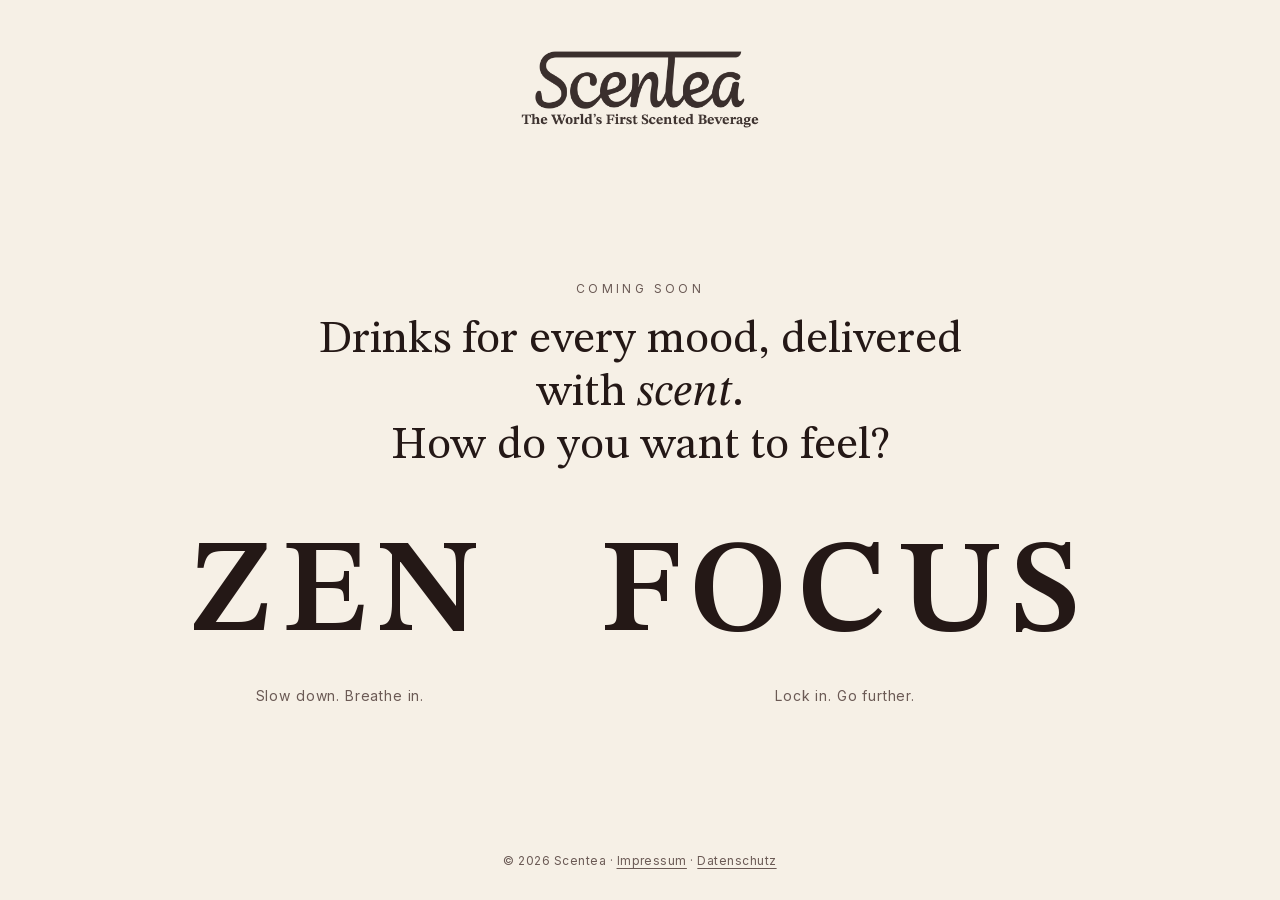
==== index.html @ c4a478b8 "Headline: Drinks for every mood, delivered with scent Co-Authored-By: Claude Opus 5.5 <noreply@anthr" ====
<!doctype html>
<html lang="en">
<head>
<meta charset="utf-8">
<meta name="viewport" content="width=device-width, initial-scale=1">
<title>Scentea — The World's First Scented Beverage</title>
<meta name="description" content="Scentea is launching soon. Choose your mood — Zen or Focus — and be the first to know when it drops.">
<link rel="icon" href="assets/logo-dark.png">
<link rel="stylesheet" href="assets/fonts.css">
<style>
  :root {
    --cream: #f6f0e6;
    --ink: #241816;
    --ink-soft: #6b5a55;
    --light: #faf6ee;
    --ease: cubic-bezier(.22,.61,.36,1);
  }
  * { box-sizing: border-box; margin: 0; padding: 0; }
  html, body { height: 100%; }
  body {
    background: var(--cream);
    color: var(--ink);
    font-family: "Inter", system-ui, sans-serif;
    overflow: hidden;
    -webkit-font-smoothing: antialiased;
  }

  /* Background photos */
  .bg {
    position: fixed; inset: 0;
    background-size: cover; background-position: center;
    opacity: 0; transform: scale(1.06);
    transition: opacity .8s var(--ease), transform 6s var(--ease);
  }
  .bg::after { content: ""; position: absolute; inset: 0; background: rgba(20,12,10,.45); }
  .bg-zen   { background-image: url("assets/img/zen.jpg"); }
  .bg-focus { background-image: url("assets/img/focus.jpg"); }
  body[data-mood="zen"]   .bg-zen,
  body[data-mood="focus"] .bg-focus { opacity: 1; transform: scale(1); }

  /* Colour flips to light when a photo is behind the text */
  body[data-mood] { --ink: var(--light); --ink-soft: rgba(250,246,238,.75); }

  main {
    position: relative; z-index: 1;
    height: 100%;
    display: flex; flex-direction: column; align-items: center;
    padding: 40px 16px 32px;
    text-align: center;
    transition: color .6s var(--ease);
  }
  .logo { position: relative; width: min(260px, 60vw); aspect-ratio: 900 / 344; }
  .logo img { position: absolute; inset: 0; width: 100%; transition: opacity .6s var(--ease); }
  .logo .light { opacity: 0; }
  body[data-mood] .logo .light { opacity: 1; }
  body[data-mood] .logo .dark  { opacity: 0; }

  .stage { flex: 1; display: grid; place-items: center; width: 100%; }
  .step { grid-area: 1 / 1; width: 100%; max-width: 720px;
          transition: opacity .5s var(--ease), transform .5s var(--ease); }
  .step[hidden] { display: block; opacity: 0; transform: translateY(16px); pointer-events: none; visibility: hidden; }

  .eyebrow {
    font-size: 12px; letter-spacing: .28em; text-transform: uppercase;
    color: var(--ink-soft); margin-bottom: 18px;
  }
  h1, h2 {
    font-family: "STIX Two Text", Georgia, serif; font-weight: 400;
    font-size: clamp(28px, 4.4vw, 46px); line-height: 1.15; color: var(--ink);
  }
  h1 em, h2 em { font-style: italic; }

  .moods { display: flex; justify-content: center; gap: clamp(24px, 8vw, 120px); margin-top: 48px; }
  .mood {
    background: none; border: 0; cursor: pointer; color: var(--ink);
    font: inherit; padding: 8px 4px;
    transition: opacity .5s var(--ease), color .6s var(--ease);
  }
  .mood .word {
    display: block;
    font-family: "STIX Two Text", Georgia, serif; font-weight: 600;
    font-size: clamp(56px, 11vw, 132px); letter-spacing: .08em; line-height: 1;
  }
  .mood .line {
    display: block; margin-top: 14px;
    font-size: 14px; letter-spacing: .06em; color: var(--ink-soft);
  }
  .mood .word::after {
    content: ""; display: block; height: 2px; margin: 10px auto 0; width: 0;
    background: currentColor; transition: width .5s var(--ease);
  }
  .mood:hover .word::after, .mood:focus-visible .word::after { width: 60%; }
  .mood:focus-visible { outline: none; }
  body[data-mood="zen"]   .mood[data-mood="focus"],
  body[data-mood="focus"] .mood[data-mood="zen"] { opacity: .35; }

  form { display: flex; gap: 10px; max-width: 460px; margin: 36px auto 0; }
  input[type="email"] {
    flex: 1; min-width: 0;
    padding: 15px 18px; border-radius: 999px;
    border: 1px solid rgba(250,246,238,.5); background: rgba(250,246,238,.12);
    color: var(--light); font: inherit; font-size: 16px;
    backdrop-filter: blur(6px); -webkit-backdrop-filter: blur(6px);
  }
  input[type="email"]::placeholder { color: rgba(250,246,238,.65); }
  input[type="email"]:focus { outline: none; border-color: var(--light); }
  .submit {
    padding: 15px 24px; border-radius: 999px; border: 0; cursor: pointer;
    background: var(--light); color: #241816; font: inherit; font-weight: 500; font-size: 15px;
    transition: transform .2s var(--ease), opacity .2s;
  }
  .submit:hover { transform: translateY(-1px); }
  .submit:disabled { opacity: .6; cursor: default; }
  .sub { margin-top: 16px; font-size: 15px; line-height: 1.6; color: var(--ink-soft); }
  .note { margin-top: 8px; font-size: 12px; color: var(--ink-soft); min-height: 1em; }
  .back {
    margin-top: 28px; background: none; border: 0; cursor: pointer;
    color: var(--ink-soft); font: inherit; font-size: 13px; letter-spacing: .06em;
  }
  .back:hover { color: var(--ink); }

  footer { font-size: 12px; color: var(--ink-soft); letter-spacing: .04em; }
  footer a, .consent a { color: inherit; text-underline-offset: 3px; }
  footer a:hover, .consent a:hover { color: var(--ink); }
  .consent { max-width: 460px; margin: 14px auto 0; font-size: 12px; line-height: 1.55; color: var(--ink-soft); }

  @media (max-width: 520px) {
    form { flex-direction: column; }
    .moods { flex-direction: column; gap: 28px; margin-top: 36px; }
  }

  /* Touch screens have no hover: the question sits at the top and both photos
     are shown side by side, ZEN left and FOCUS right. Tapping one expands it. */
  @media (hover: none) {
    body { --ink: var(--light); --ink-soft: rgba(250,246,238,.85); }
    .logo .light { opacity: 1; }
    .logo .dark { opacity: 0; }
    .logo, footer, .intro { position: relative; z-index: 2; }

    .bg { opacity: 1; transform: none;
          transition: left .7s var(--ease), right .7s var(--ease); }
    .bg-zen   { right: 50%; background-position: 62% center; }
    .bg-focus { left: 50%; }
    body[data-mood="zen"]   .bg-zen   { right: 0; }
    body[data-mood="zen"]   .bg-focus { left: 100%; }
    body[data-mood="focus"] .bg-focus { left: 0; }
    body[data-mood="focus"] .bg-zen   { right: 100%; }

    /* Fixed children must not be moved by the step's fade transform */
    .step[hidden] { transform: none; }

    #choose { align-self: start; }
    .intro { margin-top: 28px; pointer-events: none; }
    .intro .eyebrow { margin-bottom: 10px; font-size: 11px; }
    .intro h1 { font-size: 21px; }

    .moods {
      position: fixed; inset: 0; z-index: 1;
      display: grid; grid-template-columns: 1fr 1fr; gap: 0; margin: 0;
    }
    .mood {
      width: 100%; min-width: 0; padding: 52vh 8px 0;
      display: flex; flex-direction: column; align-items: center; justify-content: flex-start;
    }
    .mood .word { font-size: clamp(34px, 11vw, 64px); letter-spacing: .06em; }
    .mood .line { font-size: 12.5px; letter-spacing: 0; line-height: 1.45; margin-top: 12px; white-space: nowrap; }
    .mood .word::after { display: none; }
    .mood .line::after { content: "\00a0→"; }
    body[data-mood] .mood { opacity: 1; }
  }

  @media (prefers-reduced-motion: reduce) {
    *, .bg { transition-duration: .01ms !important; }
  }
</style>
</head>
<body>
  <div class="bg bg-zen" aria-hidden="true"></div>
  <div class="bg bg-focus" aria-hidden="true"></div>

  <main>
    <div class="logo">
      <img class="dark" src="assets/logo-dark.png" alt="Scentea — The World's First Scented Beverage">
      <img class="light" src="assets/logo-light.png" alt="" aria-hidden="true">
    </div>

    <div class="stage">
      <!-- Step 1: choose a mood -->
      <section class="step" id="choose">
        <div class="intro">
          <p class="eyebrow">Coming soon</p>
          <h1>Drinks for every mood, delivered with <em>scent</em>.<br>How do you want to feel?</h1>
        </div>
        <div class="moods">
          <button class="mood" data-mood="zen">
            <span class="word">ZEN</span>
            <span class="line">Slow down. Breathe in.</span>
          </button>
          <button class="mood" data-mood="focus">
            <span class="word">FOCUS</span>
            <span class="line">Lock in. Go further.</span>
          </button>
        </div>
      </section>

      <!-- Step 2: email signup -->
      <section class="step" id="signup" hidden>
        <p class="eyebrow" id="signup-eyebrow">Scentea Zen</p>
        <h2 id="signup-title">Your calm is brewing.</h2>
        <p class="sub" id="signup-sub">Leave your email and you'll be the first to know when Scentea <strong id="signup-name">Zen</strong> launches.</p>
        <form id="form" novalidate>
          <input type="email" name="email" id="email" placeholder="you@example.com" autocomplete="email" required aria-label="Email address">
          <button class="submit" type="submit">Notify me</button>
        </form>
        <p class="consent">We'll only email you about the Scentea launch. You'll get a short email asking you to confirm your address, and you can unsubscribe at any time. Details in our <a href="datenschutz.html">privacy policy</a>.</p>
        <p class="note" id="note" role="status"></p>
        <button class="back" id="back">← Choose another mood</button>
      </section>

      <!-- Step 3: thank you -->
      <section class="step" id="done" hidden>
        <p class="eyebrow">Almost there</p>
        <h2 id="done-title">See you at launch.</h2>
        <p class="sub" id="done-sub">We'll send you one email the moment it's ready.</p>
      </section>
    </div>

    <footer>© <span id="year"></span> Scentea · <a href="impressum.html">Impressum</a> · <a href="datenschutz.html">Datenschutz</a></footer>
  </main>

<script>
  // Brevo subscription form URL: the action="..." address from the form's embed code in Brevo.
  const BREVO_FORM_URL = "https://54065848.sibforms.com/serve/[base64]";

  const copy = {
    zen:   { name: "Zen",   title: "Your calm is brewing.",  done: "Breathe easy. You're first in line.", sub: "Check your inbox and confirm your address. Then we'll email you the moment Zen launches." },
    focus: { name: "Focus", title: "Your edge is brewing.",  done: "Locked in. You're first in line.", sub: "Check your inbox and confirm your address. Then we'll email you the moment Focus launches." }
  };

  const body = document.body;
  const steps = Object.fromEntries(["choose", "signup", "done"].map(id => [id, document.getElementById(id)]));
  let selected = null;
  document.getElementById("year").textContent = new Date().getFullYear();

  // Preload the background photos so hover feels instant
  ["assets/img/zen.jpg",
   "assets/img/focus.jpg"]
    .forEach(src => { const i = new Image(); i.src = src; });

  function show(name) {
    for (const [key, el] of Object.entries(steps)) el.hidden = key !== name;
  }
  function setMood(mood) {
    if (mood) body.dataset.mood = mood; else delete body.dataset.mood;
  }

  const canHover = window.matchMedia("(hover: hover)");
  document.querySelectorAll(".mood").forEach(btn => {
    const mood = btn.dataset.mood;
    // Hover previews only on devices with a real mouse; touch screens show the split view instead
    const preview = m => !selected && canHover.matches && setMood(m);
    btn.addEventListener("mouseenter", () => preview(mood));
    btn.addEventListener("focus",      () => preview(mood));
    btn.addEventListener("mouseleave", () => preview(null));
    btn.addEventListener("blur",       () => preview(null));
    btn.addEventListener("click", () => {
      selected = mood;
      setMood(mood);
      const c = copy[mood];
      document.getElementById("signup-eyebrow").textContent = "Scentea " + c.name;
      document.getElementById("signup-title").textContent = c.title;
      document.getElementById("signup-name").textContent = c.name;
      document.getElementById("done-title").textContent = c.done;
      document.getElementById("done-sub").textContent = c.sub;
      show("signup");
      setTimeout(() => document.getElementById("email").focus(), 400);
    });
  });

  document.getElementById("back").addEventListener("click", () => {
    selected = null;
    setMood(null);
    document.getElementById("note").textContent = "";
    show("choose");
  });

  document.getElementById("form").addEventListener("submit", async e => {
    e.preventDefault();
    const email = document.getElementById("email");
    const note = document.getElementById("note");
    const button = e.target.querySelector(".submit");
    if (!/^[^\s@]+@[^\s@]+\.[^\s@]+$/.test(email.value.trim())) {
      note.textContent = "Please enter a valid email address.";
      email.focus();
      return;
    }
    button.disabled = true;
    try {
      if (!BREVO_FORM_URL) throw new Error("BREVO_FORM_URL is not set");
      const data = new FormData();
      data.append("EMAIL", email.value.trim());
      data.append("MOOD", copy[selected].name);
      data.append("email_address_check", ""); // Brevo's spam honeypot, must stay empty
      data.append("locale", "en");
      const res = await fetch(BREVO_FORM_URL + (BREVO_FORM_URL.includes("?") ? "&" : "?") + "isAjax=1", {
        method: "POST",
        body: data
      });
      const result = await res.json().catch(() => ({}));
      if (!res.ok || result.success === false) throw new Error(result.message || res.status);
      show("done");
    } catch (err) {
      console.error("Signup failed:", err);
      note.textContent = "That didn't go through. Please check your connection and try again.";
    } finally {
      button.disabled = false;
    }
  });
</script>
</body>
</html>
---- assets/fonts.css ----
/* Self-hosted fonts (latin subset) — no requests to Google servers. */
@font-face {
  font-family: "STIX Two Text"; font-style: normal; font-weight: 400 700; font-display: swap;
  src: url("fonts/stix-two-text-latin.woff2") format("woff2");
}
@font-face {
  font-family: "STIX Two Text"; font-style: italic; font-weight: 400 700; font-display: swap;
  src: url("fonts/stix-two-text-italic-latin.woff2") format("woff2");
}
@font-face {
  font-family: "Inter"; font-style: normal; font-weight: 100 900; font-display: swap;
  src: url("fonts/inter-latin.woff2") format("woff2");
}
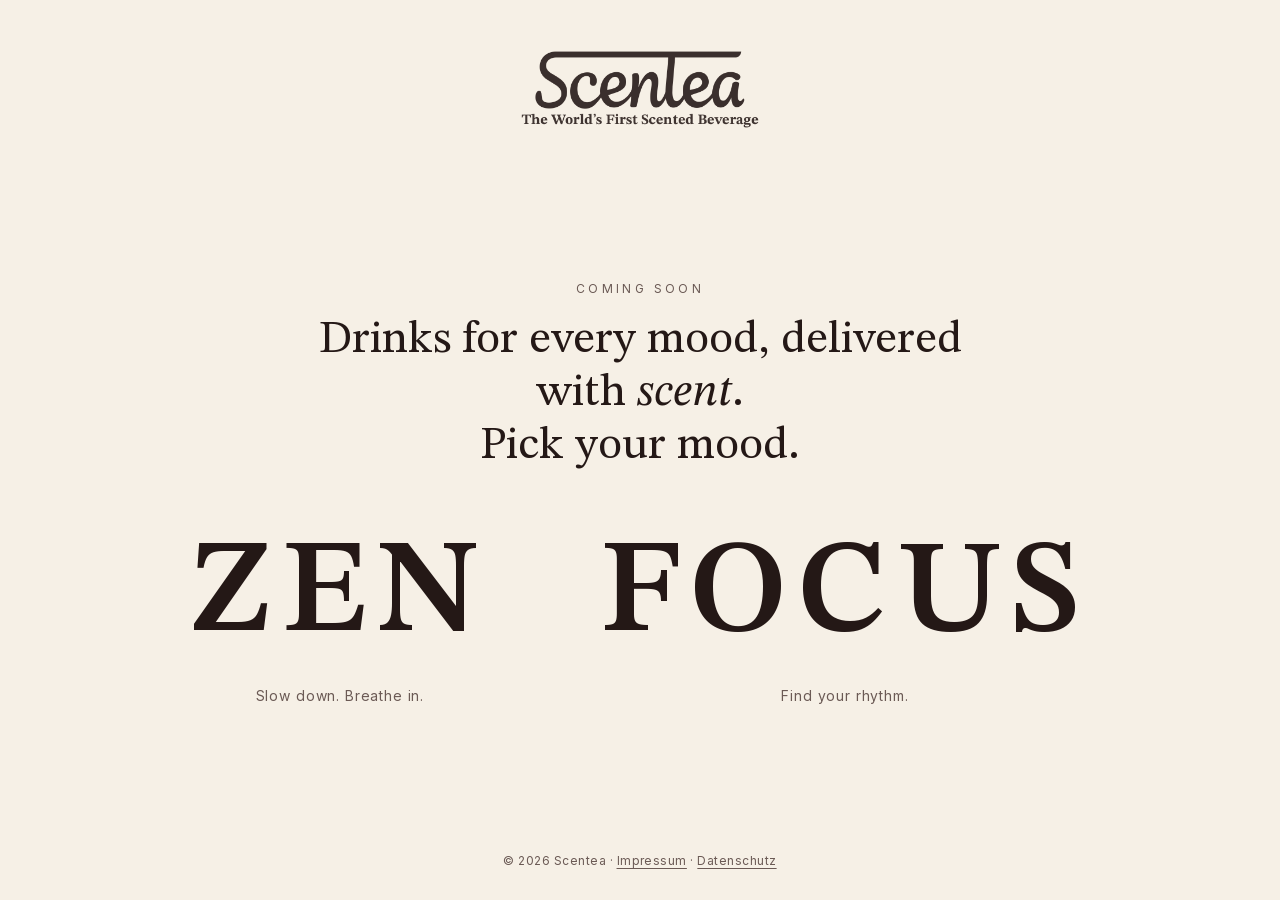
==== commit 359c2988: "Texte ohne Wirkversprechen: Pick your mood, Find your rhythm Co-Authored-By: Claude Opus 5.5 <norepl" ====
--- a/index.html
+++ b/index.html
@@ -189,7 +189,7 @@
       <section class="step" id="choose">
         <div class="intro">
           <p class="eyebrow">Coming soon</p>
-          <h1>Drinks for every mood, delivered with <em>scent</em>.<br>How do you want to feel?</h1>
+          <h1>Drinks for every mood, delivered with <em>scent</em>.<br>Pick your mood.</h1>
         </div>
         <div class="moods">
           <button class="mood" data-mood="zen">
@@ -198,7 +198,7 @@
           </button>
           <button class="mood" data-mood="focus">
             <span class="word">FOCUS</span>
-            <span class="line">Lock in. Go further.</span>
+            <span class="line">Find your rhythm.</span>
           </button>
         </div>
       </section>
@@ -206,7 +206,7 @@
       <!-- Step 2: email signup -->
       <section class="step" id="signup" hidden>
         <p class="eyebrow" id="signup-eyebrow">Scentea Zen</p>
-        <h2 id="signup-title">Your calm is brewing.</h2>
+        <h2 id="signup-title">Your Zen is brewing.</h2>
         <p class="sub" id="signup-sub">Leave your email and you'll be the first to know when Scentea <strong id="signup-name">Zen</strong> launches.</p>
         <form id="form" novalidate>
           <input type="email" name="email" id="email" placeholder="you@example.com" autocomplete="email" required aria-label="Email address">
@@ -233,8 +233,8 @@
   const BREVO_FORM_URL = "https://54065848.sibforms.com/serve/[base64]";
 
   const copy = {
-    zen:   { name: "Zen",   title: "Your calm is brewing.",  done: "Breathe easy. You're first in line.", sub: "Check your inbox and confirm your address. Then we'll email you the moment Zen launches." },
-    focus: { name: "Focus", title: "Your edge is brewing.",  done: "Locked in. You're first in line.", sub: "Check your inbox and confirm your address. Then we'll email you the moment Focus launches." }
+    zen:   { name: "Zen",   title: "Your Zen is brewing.",  done: "Breathe easy. You're first in line.", sub: "Check your inbox and confirm your address. Then we'll email you the moment Zen launches." },
+    focus: { name: "Focus", title: "Your Focus is brewing.",  done: "Locked in. You're first in line.", sub: "Check your inbox and confirm your address. Then we'll email you the moment Focus launches." }
   };
 
   const body = document.body;
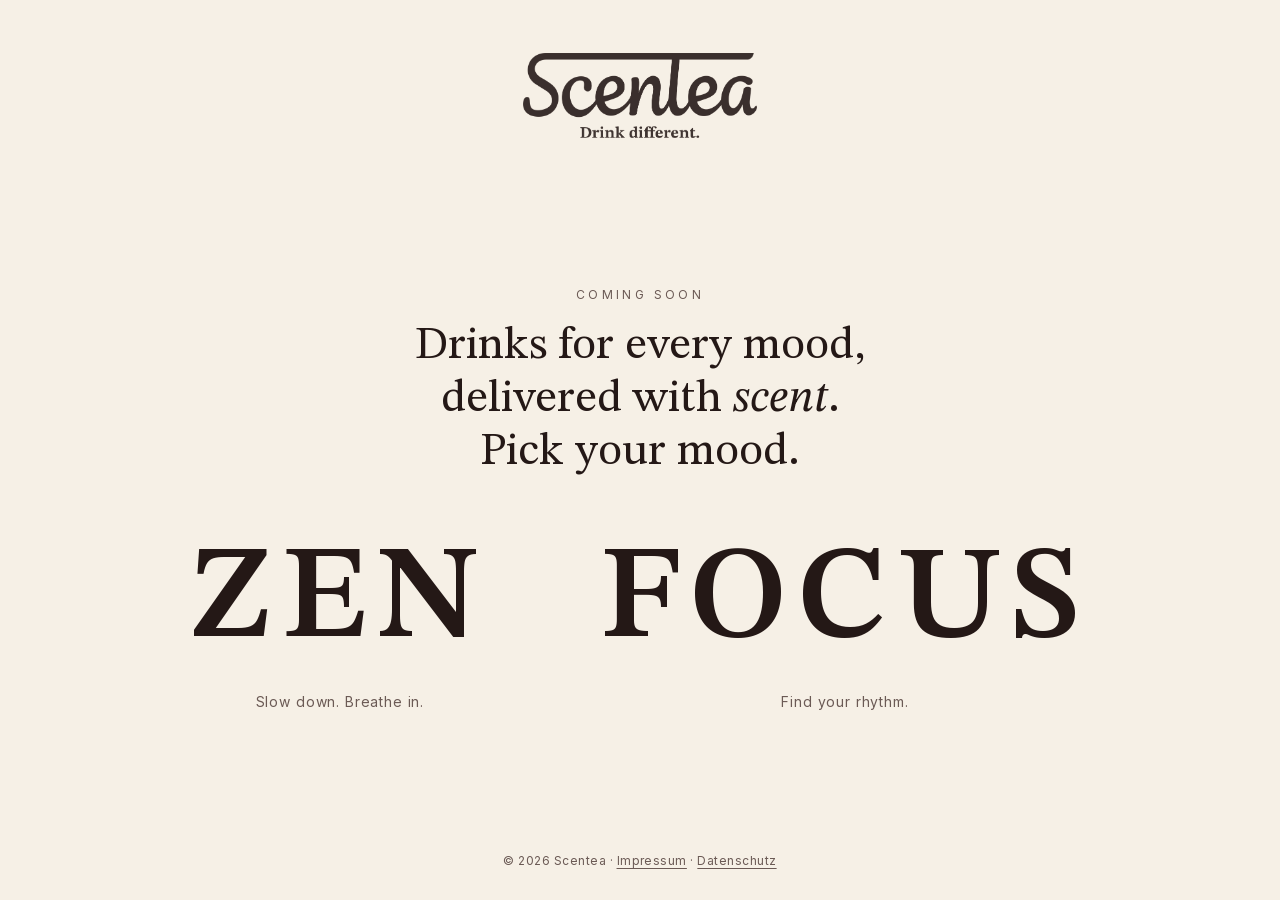
==== commit e4c11613: "Neues Logo mit Slogan "Drink different." Co-Authored-By: Claude Opus 5.5 <noreply@anthropic.com>" ====
--- a/index.html
+++ b/index.html
@@ -3,7 +3,7 @@
 <head>
 <meta charset="utf-8">
 <meta name="viewport" content="width=device-width, initial-scale=1">
-<title>Scentea — The World's First Scented Beverage</title>
+<title>Scentea — The Scented Beverage</title>
 <meta name="description" content="Scentea is launching soon. Choose your mood — Zen or Focus — and be the first to know when it drops.">
 <link rel="icon" href="assets/logo-dark.png">
 <link rel="stylesheet" href="assets/fonts.css">
@@ -49,7 +49,7 @@
     text-align: center;
     transition: color .6s var(--ease);
   }
-  .logo { position: relative; width: min(260px, 60vw); aspect-ratio: 900 / 344; }
+  .logo { position: relative; width: min(260px, 60vw); aspect-ratio: 803 / 344; }
   .logo img { position: absolute; inset: 0; width: 100%; transition: opacity .6s var(--ease); }
   .logo .light { opacity: 0; }
   body[data-mood] .logo .light { opacity: 1; }
@@ -66,7 +66,7 @@
   }
   h1, h2 {
     font-family: "STIX Two Text", Georgia, serif; font-weight: 400;
-    font-size: clamp(28px, 4.4vw, 46px); line-height: 1.15; color: var(--ink);
+    font-size: clamp(28px, 4.4vw, 46px); line-height: 1.15; color: var(--ink); text-wrap: balance;
   }
   h1 em, h2 em { font-style: italic; }
 
@@ -180,7 +180,7 @@
 
   <main>
     <div class="logo">
-      <img class="dark" src="assets/logo-dark.png" alt="Scentea — The World's First Scented Beverage">
+      <img class="dark" src="assets/logo-dark.png" alt="Scentea — Drink different.">
       <img class="light" src="assets/logo-light.png" alt="" aria-hidden="true">
     </div>
 
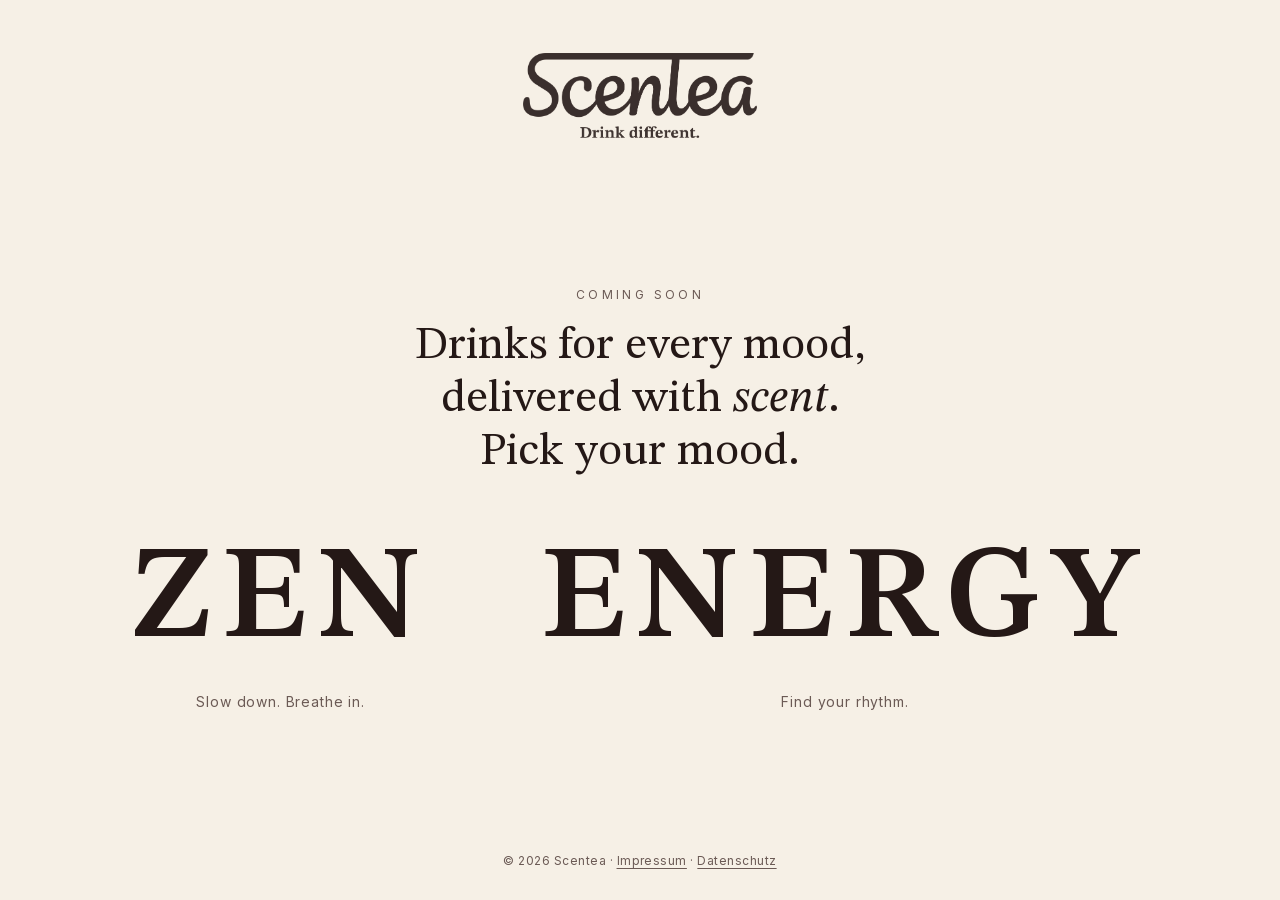
==== commit 265c7435: "FOCUS in ENERGY umbenannt Co-Authored-By: Claude Opus 5.5 <noreply@anthropic.com>" ====
--- a/index.html
+++ b/index.html
@@ -3,9 +3,9 @@
 <head>
 <meta charset="utf-8">
 <meta name="viewport" content="width=device-width, initial-scale=1">
-<title>Scentea — The Scented Beverage</title>
-<meta name="description" content="Scentea is launching soon. Choose your mood — Zen or Focus — and be the first to know when it drops.">
-<link rel="icon" href="assets/logo-dark.png">
+<title>Scentea — Drink different.</title>
+<meta name="description" content="Scentea is launching soon. Choose your mood — Zen or Energy — and be the first to know when it drops.">
+<link rel="icon" href="assets/logo-dark.png?v=2">
 <link rel="stylesheet" href="assets/fonts.css">
 <style>
   :root {
@@ -34,9 +34,9 @@
   }
   .bg::after { content: ""; position: absolute; inset: 0; background: rgba(20,12,10,.45); }
   .bg-zen   { background-image: url("assets/img/zen.jpg"); }
-  .bg-focus { background-image: url("assets/img/focus.jpg"); }
+  .bg-energy { background-image: url("assets/img/energy.jpg"); }
   body[data-mood="zen"]   .bg-zen,
-  body[data-mood="focus"] .bg-focus { opacity: 1; transform: scale(1); }
+  body[data-mood="energy"] .bg-energy { opacity: 1; transform: scale(1); }
 
   /* Colour flips to light when a photo is behind the text */
   body[data-mood] { --ink: var(--light); --ink-soft: rgba(250,246,238,.75); }
@@ -91,8 +91,8 @@
   }
   .mood:hover .word::after, .mood:focus-visible .word::after { width: 60%; }
   .mood:focus-visible { outline: none; }
-  body[data-mood="zen"]   .mood[data-mood="focus"],
-  body[data-mood="focus"] .mood[data-mood="zen"] { opacity: .35; }
+  body[data-mood="zen"]   .mood[data-mood="energy"],
+  body[data-mood="energy"] .mood[data-mood="zen"] { opacity: .35; }
 
   form { display: flex; gap: 10px; max-width: 460px; margin: 36px auto 0; }
   input[type="email"] {
@@ -130,7 +130,7 @@
   }
 
   /* Touch screens have no hover: the question sits at the top and both photos
-     are shown side by side, ZEN left and FOCUS right. Tapping one expands it. */
+     are shown side by side, ZEN left and ENERGY right. Tapping one expands it. */
   @media (hover: none) {
     body { --ink: var(--light); --ink-soft: rgba(250,246,238,.85); }
     .logo .light { opacity: 1; }
@@ -140,11 +140,11 @@
     .bg { opacity: 1; transform: none;
           transition: left .7s var(--ease), right .7s var(--ease); }
     .bg-zen   { right: 50%; background-position: 62% center; }
-    .bg-focus { left: 50%; }
+    .bg-energy { left: 50%; }
     body[data-mood="zen"]   .bg-zen   { right: 0; }
-    body[data-mood="zen"]   .bg-focus { left: 100%; }
-    body[data-mood="focus"] .bg-focus { left: 0; }
-    body[data-mood="focus"] .bg-zen   { right: 100%; }
+    body[data-mood="zen"]   .bg-energy { left: 100%; }
+    body[data-mood="energy"] .bg-energy { left: 0; }
+    body[data-mood="energy"] .bg-zen   { right: 100%; }
 
     /* Fixed children must not be moved by the step's fade transform */
     .step[hidden] { transform: none; }
@@ -162,7 +162,7 @@
       width: 100%; min-width: 0; padding: 52vh 8px 0;
       display: flex; flex-direction: column; align-items: center; justify-content: flex-start;
     }
-    .mood .word { font-size: clamp(34px, 11vw, 64px); letter-spacing: .06em; }
+    .mood .word { font-size: clamp(30px, 9.5vw, 56px); letter-spacing: .04em; }
     .mood .line { font-size: 12.5px; letter-spacing: 0; line-height: 1.45; margin-top: 12px; white-space: nowrap; }
     .mood .word::after { display: none; }
     .mood .line::after { content: "\00a0→"; }
@@ -176,12 +176,12 @@
 </head>
 <body>
   <div class="bg bg-zen" aria-hidden="true"></div>
-  <div class="bg bg-focus" aria-hidden="true"></div>
+  <div class="bg bg-energy" aria-hidden="true"></div>
 
   <main>
     <div class="logo">
-      <img class="dark" src="assets/logo-dark.png" alt="Scentea — Drink different.">
-      <img class="light" src="assets/logo-light.png" alt="" aria-hidden="true">
+      <img class="dark" src="assets/logo-dark.png?v=2" alt="Scentea — Drink different.">
+      <img class="light" src="assets/logo-light.png?v=2" alt="" aria-hidden="true">
     </div>
 
     <div class="stage">
@@ -196,8 +196,8 @@
             <span class="word">ZEN</span>
             <span class="line">Slow down. Breathe in.</span>
           </button>
-          <button class="mood" data-mood="focus">
-            <span class="word">FOCUS</span>
+          <button class="mood" data-mood="energy">
+            <span class="word">ENERGY</span>
             <span class="line">Find your rhythm.</span>
           </button>
         </div>
@@ -234,7 +234,7 @@
 
   const copy = {
     zen:   { name: "Zen",   title: "Your Zen is brewing.",  done: "Breathe easy. You're first in line.", sub: "Check your inbox and confirm your address. Then we'll email you the moment Zen launches." },
-    focus: { name: "Focus", title: "Your Focus is brewing.",  done: "Locked in. You're first in line.", sub: "Check your inbox and confirm your address. Then we'll email you the moment Focus launches." }
+    energy: { name: "Energy", title: "Your Energy is brewing.", done: "You're in. First in line.", sub: "Check your inbox and confirm your address. Then we'll email you the moment Energy launches." }
   };
 
   const body = document.body;
@@ -244,7 +244,7 @@
 
   // Preload the background photos so hover feels instant
   ["assets/img/zen.jpg",
-   "assets/img/focus.jpg"]
+   "assets/img/energy.jpg"]
     .forEach(src => { const i = new Image(); i.src = src; });
 
   function show(name) {
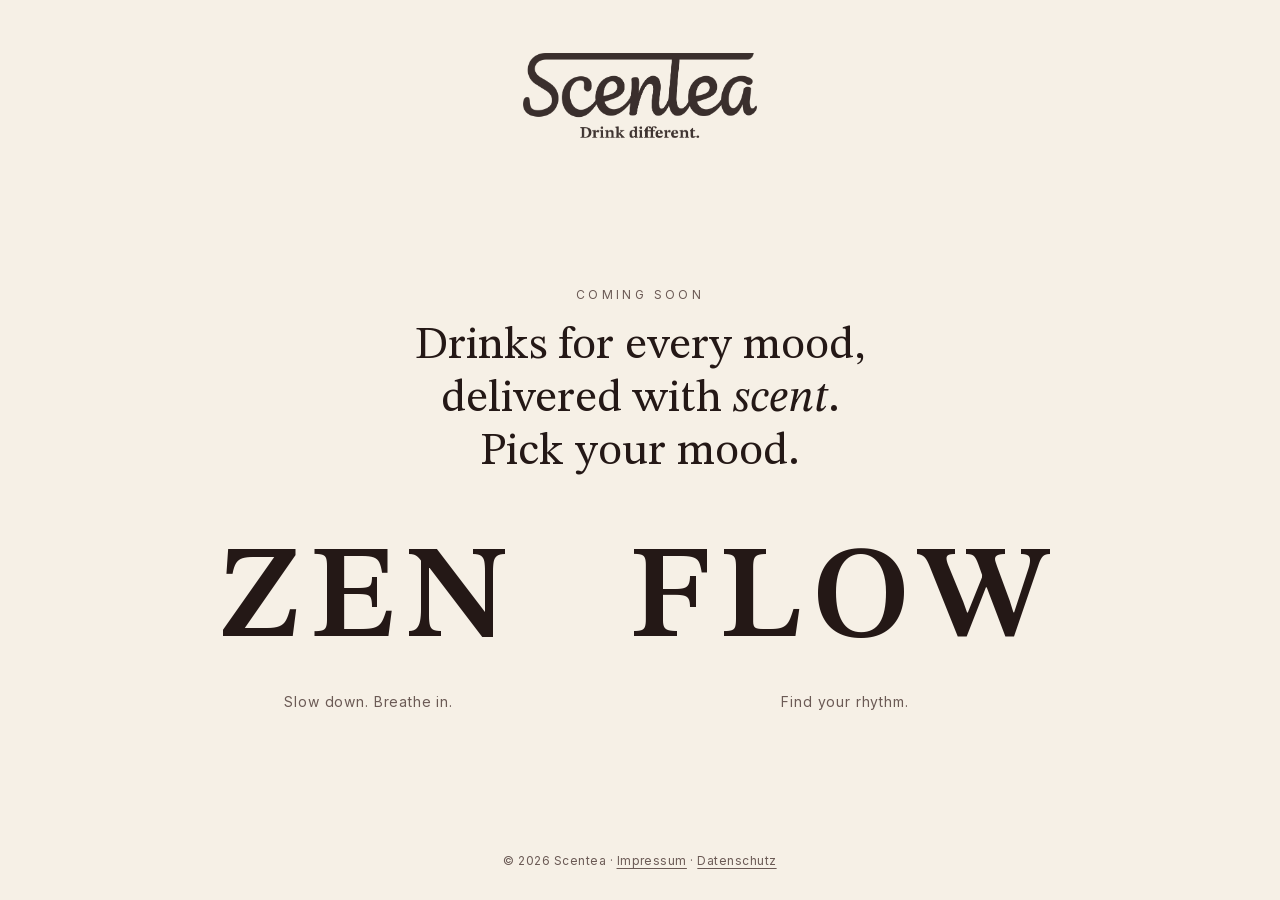
==== commit cdfca27c: "ENERGY in FLOW umbenannt Co-Authored-By: Claude Opus 5.5 <noreply@anthropic.com>" ====
--- a/index.html
+++ b/index.html
@@ -4,7 +4,7 @@
 <meta charset="utf-8">
 <meta name="viewport" content="width=device-width, initial-scale=1">
 <title>Scentea — Drink different.</title>
-<meta name="description" content="Scentea is launching soon. Choose your mood — Zen or Energy — and be the first to know when it drops.">
+<meta name="description" content="Scentea is launching soon. Choose your mood — Zen or Flow — and be the first to know when it drops.">
 <link rel="icon" href="assets/logo-dark.png?v=2">
 <link rel="stylesheet" href="assets/fonts.css">
 <style>
@@ -34,9 +34,9 @@
   }
   .bg::after { content: ""; position: absolute; inset: 0; background: rgba(20,12,10,.45); }
   .bg-zen   { background-image: url("assets/img/zen.jpg"); }
-  .bg-energy { background-image: url("assets/img/energy.jpg"); }
+  .bg-flow { background-image: url("assets/img/flow.jpg"); }
   body[data-mood="zen"]   .bg-zen,
-  body[data-mood="energy"] .bg-energy { opacity: 1; transform: scale(1); }
+  body[data-mood="flow"] .bg-flow { opacity: 1; transform: scale(1); }
 
   /* Colour flips to light when a photo is behind the text */
   body[data-mood] { --ink: var(--light); --ink-soft: rgba(250,246,238,.75); }
@@ -91,8 +91,8 @@
   }
   .mood:hover .word::after, .mood:focus-visible .word::after { width: 60%; }
   .mood:focus-visible { outline: none; }
-  body[data-mood="zen"]   .mood[data-mood="energy"],
-  body[data-mood="energy"] .mood[data-mood="zen"] { opacity: .35; }
+  body[data-mood="zen"]   .mood[data-mood="flow"],
+  body[data-mood="flow"] .mood[data-mood="zen"] { opacity: .35; }
 
   form { display: flex; gap: 10px; max-width: 460px; margin: 36px auto 0; }
   input[type="email"] {
@@ -130,7 +130,7 @@
   }
 
   /* Touch screens have no hover: the question sits at the top and both photos
-     are shown side by side, ZEN left and ENERGY right. Tapping one expands it. */
+     are shown side by side, ZEN left and FLOW right. Tapping one expands it. */
   @media (hover: none) {
     body { --ink: var(--light); --ink-soft: rgba(250,246,238,.85); }
     .logo .light { opacity: 1; }
@@ -140,11 +140,11 @@
     .bg { opacity: 1; transform: none;
           transition: left .7s var(--ease), right .7s var(--ease); }
     .bg-zen   { right: 50%; background-position: 62% center; }
-    .bg-energy { left: 50%; }
+    .bg-flow { left: 50%; }
     body[data-mood="zen"]   .bg-zen   { right: 0; }
-    body[data-mood="zen"]   .bg-energy { left: 100%; }
-    body[data-mood="energy"] .bg-energy { left: 0; }
-    body[data-mood="energy"] .bg-zen   { right: 100%; }
+    body[data-mood="zen"]   .bg-flow { left: 100%; }
+    body[data-mood="flow"] .bg-flow { left: 0; }
+    body[data-mood="flow"] .bg-zen   { right: 100%; }
 
     /* Fixed children must not be moved by the step's fade transform */
     .step[hidden] { transform: none; }
@@ -162,7 +162,7 @@
       width: 100%; min-width: 0; padding: 52vh 8px 0;
       display: flex; flex-direction: column; align-items: center; justify-content: flex-start;
     }
-    .mood .word { font-size: clamp(30px, 9.5vw, 56px); letter-spacing: .04em; }
+    .mood .word { font-size: clamp(34px, 11vw, 64px); letter-spacing: .06em; }
     .mood .line { font-size: 12.5px; letter-spacing: 0; line-height: 1.45; margin-top: 12px; white-space: nowrap; }
     .mood .word::after { display: none; }
     .mood .line::after { content: "\00a0→"; }
@@ -176,7 +176,7 @@
 </head>
 <body>
   <div class="bg bg-zen" aria-hidden="true"></div>
-  <div class="bg bg-energy" aria-hidden="true"></div>
+  <div class="bg bg-flow" aria-hidden="true"></div>
 
   <main>
     <div class="logo">
@@ -196,8 +196,8 @@
             <span class="word">ZEN</span>
             <span class="line">Slow down. Breathe in.</span>
           </button>
-          <button class="mood" data-mood="energy">
-            <span class="word">ENERGY</span>
+          <button class="mood" data-mood="flow">
+            <span class="word">FLOW</span>
             <span class="line">Find your rhythm.</span>
           </button>
         </div>
@@ -234,7 +234,7 @@
 
   const copy = {
     zen:   { name: "Zen",   title: "Your Zen is brewing.",  done: "Breathe easy. You're first in line.", sub: "Check your inbox and confirm your address. Then we'll email you the moment Zen launches." },
-    energy: { name: "Energy", title: "Your Energy is brewing.", done: "You're in. First in line.", sub: "Check your inbox and confirm your address. Then we'll email you the moment Energy launches." }
+    flow: { name: "Flow", title: "Your Flow is brewing.", done: "You're in. First in line.", sub: "Check your inbox and confirm your address. Then we'll email you the moment Flow launches." }
   };
 
   const body = document.body;
@@ -244,7 +244,7 @@
 
   // Preload the background photos so hover feels instant
   ["assets/img/zen.jpg",
-   "assets/img/energy.jpg"]
+   "assets/img/flow.jpg"]
     .forEach(src => { const i = new Image(); i.src = src; });
 
   function show(name) {
